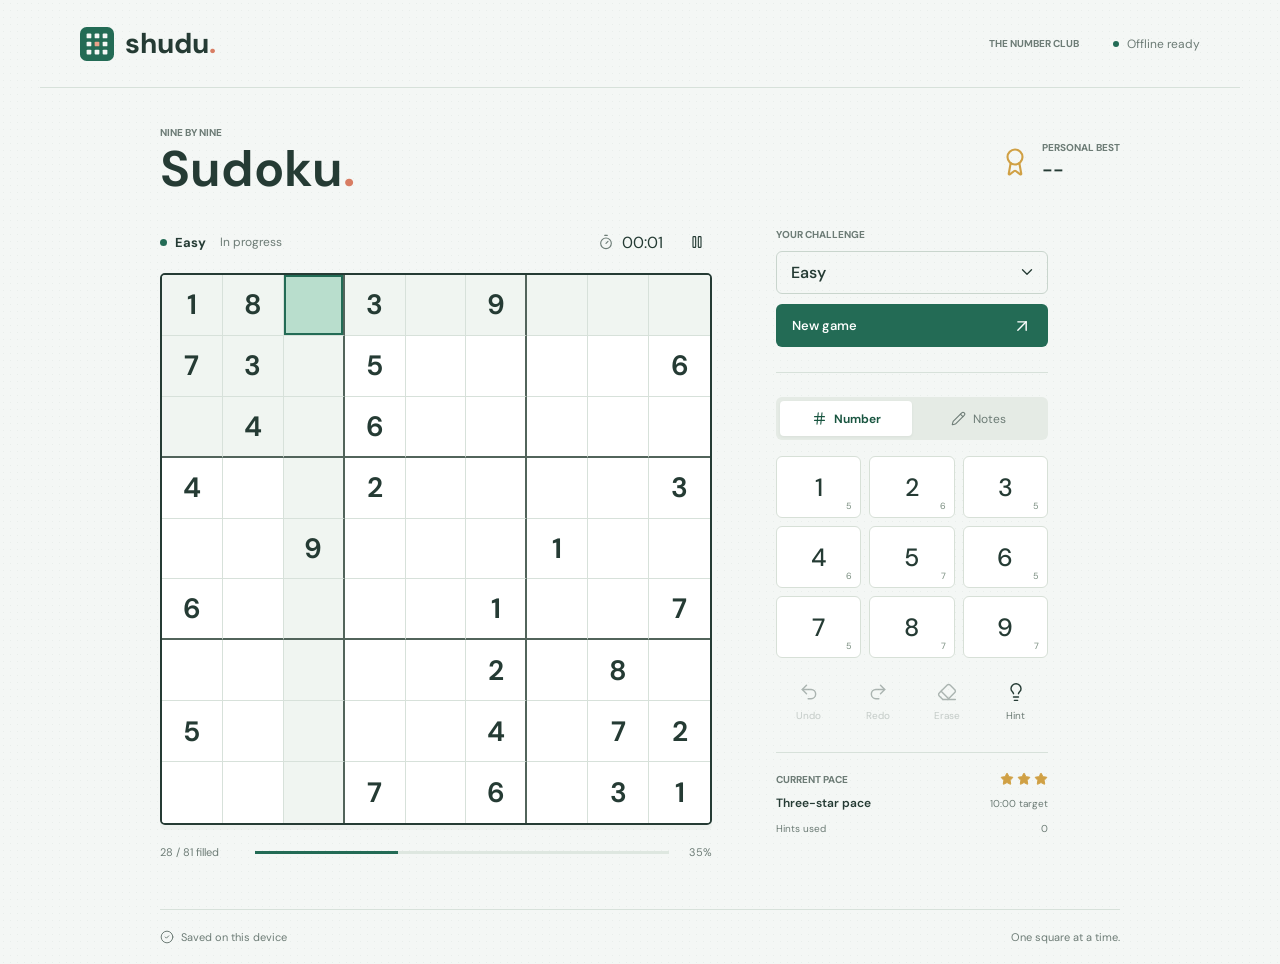
==== index.html @ 5ba9eb5c "Shudu: offline Sudoku PWA with QQWing, notes, timer rating" ====
<!doctype html>
<html lang="en">
<head>
  <meta charset="utf-8">
  <meta name="viewport" content="width=device-width, initial-scale=1">
  <meta name="theme-color" content="#f4f7f5">
  <meta name="description" content="An offline Sudoku game with three difficulties, pencil notes, and time-based ratings.">
  <title>Shudu - Sudoku</title>
  <link rel="icon" href="favicon.svg" type="image/svg+xml">
  <link rel="manifest" href="manifest.webmanifest">
  <link rel="apple-touch-icon" href="icons/icon-180.png">
  <meta name="mobile-web-app-capable" content="yes">
  <meta name="apple-mobile-web-app-capable" content="yes">
  <meta name="apple-mobile-web-app-status-bar-style" content="default">
  <meta name="apple-mobile-web-app-title" content="Shudu">
  <link rel="stylesheet" href="styles.css">
  <script>window.module = { exports: {} };</script>
  <script src="qqwing.js"></script>
  <script>window.QQWing = window.module.exports; delete window.module;</script>
  <script src="game.js" defer></script>
  <script src="lucide.min.js" defer></script>
  <script src="app.js" defer></script>
  <script>
    if ("serviceWorker" in navigator && location.protocol.startsWith("http")) {
      window.addEventListener("load", function () { navigator.serviceWorker.register("sw.js").catch(function () {}); });
    }
  </script>
</head>
<body>
  <header class="site-header">
    <a class="brand" href="./index.html" aria-label="Shudu home">
      <img src="favicon.svg" width="34" height="34" alt="">
      <span>shudu<span class="brand-dot">.</span></span>
    </a>
    <div class="header-end"><span class="edition">THE NUMBER CLUB</span><span class="offline-dot" aria-hidden="true"></span><span>Offline ready</span></div>
  </header>

  <main>
    <div class="page-heading">
      <div><div class="eyebrow">NINE BY NINE</div><h1>Sudoku<span class="title-dot">.</span></h1></div>
      <div class="best-record"><i data-lucide="award" aria-hidden="true"></i><div><span class="eyebrow">PERSONAL BEST</span><strong id="best-score">--</strong></div></div>
    </div>

    <div class="game-layout">
      <section class="board-section" aria-label="Sudoku puzzle">
        <div class="board-topline">
          <div class="puzzle-label"><span class="level-marker"></span><strong id="current-level">Easy</strong><span class="puzzle-state" id="puzzle-state">In progress</span></div>
          <div class="timer-group"><i data-lucide="timer" aria-hidden="true"></i><time id="timer" aria-label="Elapsed time">00:00</time><button id="pause" class="icon-button small" title="Pause game" aria-label="Pause game"><i data-lucide="pause"></i></button></div>
        </div>
        <div class="board-frame">
          <div id="board" role="grid" aria-label="Sudoku, 9 rows and 9 columns" aria-rowcount="9" aria-colcount="9"></div>
          <div id="board-cover" class="board-cover">
            <div id="cover-icon" class="cover-icon"><i data-lucide="loader-circle"></i></div>
            <h2 id="cover-title">Finding your puzzle</h2>
            <button id="resume" class="primary-button" hidden>Resume game <i data-lucide="play"></i></button>
          </div>
        </div>
        <div class="board-bottomline"><span id="filled-count">0 / 81 filled</span><div class="completion-track" role="progressbar" aria-label="Filled cells" aria-valuemin="0" aria-valuemax="81" aria-valuenow="0"><span id="completion-fill"></span></div><span id="percent">0%</span></div>
        <p id="announcement" class="announcement" role="status" aria-live="polite"></p>
      </section>

      <aside class="controls" aria-label="Game controls">
        <div class="new-game-controls"><label class="eyebrow" for="difficulty">YOUR CHALLENGE</label><div class="difficulty-wrap"><select id="difficulty"><option value="easy">Easy</option><option value="medium">Medium</option><option value="hard">Hard</option></select><i data-lucide="chevron-down" aria-hidden="true"></i></div><button id="new-game" class="primary-button">New game <i data-lucide="arrow-up-right"></i></button></div>

        <div class="input-controls">
          <div class="mode-switch" role="group" aria-label="Entry mode"><button id="number-mode" aria-pressed="true" title="Confirm numbers"><i data-lucide="hash"></i>Number</button><button id="notes-mode" aria-pressed="false" title="Pencil notes (N)"><i data-lucide="pencil"></i>Notes</button></div>
          <div id="number-pad" class="number-pad" role="group" aria-label="Choose a number"></div>
          <div class="tools" role="group" aria-label="Editing tools">
            <button id="undo" class="tool-button" title="Undo (Ctrl+Z)" aria-label="Undo"><i data-lucide="undo-2"></i><span>Undo</span></button>
            <button id="redo" class="tool-button" title="Redo (Ctrl+Shift+Z)" aria-label="Redo"><i data-lucide="redo-2"></i><span>Redo</span></button>
            <button id="erase" class="tool-button" title="Erase (Delete)" aria-label="Erase"><i data-lucide="eraser"></i><span>Erase</span></button>
            <button id="hint" class="tool-button" title="Reveal one number; adds 60 seconds to your rating time" aria-label="Hint"><i data-lucide="lightbulb"></i><span>Hint</span></button>
          </div>
        </div>

        <section class="pace-section" aria-label="Time rating">
          <div class="pace-heading"><span class="eyebrow">CURRENT PACE</span><div id="pace-stars" class="pace-stars" aria-label="3 stars"><i data-lucide="star"></i><i data-lucide="star"></i><i data-lucide="star"></i></div></div>
          <div class="pace-line"><strong id="pace-label">Three-star pace</strong><span id="target-time">10:00 target</span></div>
          <div class="hint-line"><span>Hints used</span><span id="hint-count">0</span></div>
        </section>
      </aside>
    </div>
    <footer><span><i data-lucide="circle-check" aria-hidden="true"></i><span id="save-status">Saved on this device</span></span><span>One square at a time.</span></footer>
  </main>

  <dialog id="new-dialog" aria-labelledby="new-title"><div class="dialog-symbol"><i data-lucide="refresh-cw"></i></div><h2 id="new-title">A fresh start?</h2><p>Your current puzzle will be replaced.</p><div class="dialog-actions"><button id="cancel-new" class="secondary-button">Keep playing</button><button id="confirm-new" class="primary-button">New game <i data-lucide="arrow-right"></i></button></div></dialog>

  <dialog id="win-dialog" aria-labelledby="win-title"><button id="close-win" class="icon-button dialog-close" title="View completed board" aria-label="Close results"><i data-lucide="x"></i></button><div class="win-stars" id="win-stars"><i data-lucide="star"></i><i data-lucide="star"></i><i data-lucide="star"></i></div><div class="eyebrow">EVERY NUMBER IN ITS PLACE</div><h2 id="win-title">Nicely solved.</h2><div class="final-score"><strong id="final-score">1,000</strong><span>POINTS</span></div><dl class="result-details"><div><dt>Difficulty</dt><dd id="final-level">Easy</dd></div><div><dt>Your time</dt><dd id="final-time">00:00</dd></div><div><dt>Hints</dt><dd id="final-hints">0</dd></div><div><dt>Rating time</dt><dd id="final-adjusted">00:00</dd></div></dl><button id="play-again" class="primary-button">Another puzzle <i data-lucide="arrow-right"></i></button></dialog>
</body>
</html>
---- styles.css ----
@font-face { font-family: "DM Sans"; src: url("dm-sans.woff2") format("woff2"); font-weight: 100 1000; font-display: swap; }
:root { --paper: #f4f7f5; --ink: #253b34; --muted: #6d7c76; --green: #236b55; --green-dark: #195540; --line: #d7e1da; --mint: #e2eee6; --coral: #d87d63; --gold: #d0a044; --danger: #b73c49; }
* { box-sizing: border-box; }
body { margin: 0; color: var(--ink); font-family: "DM Sans", "Trebuchet MS", sans-serif; letter-spacing: 0; background-color: var(--paper); background-image: radial-gradient(#56796512 .65px, transparent .65px); background-size: 7px 7px; }
button, select { font: inherit; }
button, a, select { -webkit-tap-highlight-color: transparent; }
button { cursor: pointer; color: inherit; }
button { touch-action: manipulation; }
button:disabled { cursor: default; opacity: .35; }
button:focus-visible, a:focus-visible, select:focus-visible { outline: 3px solid var(--coral); outline-offset: 3px; }
button, select { border-radius: 6px; }
button svg { pointer-events: none; flex: 0 0 auto; }
svg { width: 20px; height: 20px; stroke-width: 1.7; }
[hidden] { display: none !important; }
.site-header { height: 88px; max-width: 1200px; padding: 0 40px; margin: auto; display: flex; align-items: center; justify-content: space-between; border-bottom: 1px solid var(--line); }
.brand { display: flex; align-items: center; gap: 11px; font-size: 28px; font-weight: 750; text-decoration: none; color: var(--ink); }
.brand-dot, .title-dot { color: var(--coral); }
.header-end { display: flex; align-items: center; gap: 8px; font-size: 12px; color: var(--muted); }
.edition { margin-right: 26px; font-size: 10px; font-weight: 700; }
.offline-dot { width: 6px; height: 6px; background: var(--green); border-radius: 50%; }
main { max-width: 1040px; margin: 0 auto; padding: 38px 40px 20px; }
.page-heading { display: flex; justify-content: space-between; align-items: center; margin-bottom: 24px; }
.eyebrow { font-size: 10px; font-weight: 750; color: var(--muted); display: block; }
h1 { margin: 2px 0 0; font-size: 50px; line-height: 1.12; font-weight: 650; }
.best-record { display: flex; align-items: center; gap: 12px; }
.best-record > svg { height: 30px; width: 30px; color: var(--gold); }
.best-record strong { display: block; font-size: 19px; font-weight: 600; margin-top: 3px; }
.game-layout { display: grid; grid-template-columns: minmax(0, 552px) minmax(0, 272px); gap: 64px; align-items: start; }
.board-topline { display: flex; justify-content: space-between; align-items: center; height: 42px; margin-bottom: 10px; }
.puzzle-label { display: flex; align-items: center; gap: 8px; font-size: 13px; }
.level-marker { width: 7px; height: 7px; background: var(--green); border-radius: 50%; }
.puzzle-state { color: var(--muted); margin-left: 6px; font-size: 12px; }
.timer-group { display: flex; align-items: center; gap: 8px; }
.timer-group > svg { width: 16px; height: 16px; color: var(--muted); }
time { font-variant-numeric: tabular-nums; font-size: 16px; min-width: 50px; }
.icon-button { display: inline-flex; align-items: center; justify-content: center; width: 40px; height: 40px; background: transparent; border: 1px solid var(--line); }
.icon-button:hover:not(:disabled) { background: var(--mint); }
.icon-button.small { width: 30px; height: 30px; margin-left: 2px; border: 0; }
.icon-button.small svg { width: 16px; height: 16px; }
.board-frame { position: relative; border: 2px solid var(--ink); border-radius: 5px; overflow: hidden; box-shadow: 0 5px 0 #253b3408; background: #fff; }
#board { display: grid; grid-template-rows: repeat(9, minmax(0, 1fr)); width: 100%; aspect-ratio: 1; }
.board-row { display: grid; grid-template-columns: repeat(9, minmax(0, 1fr)); min-height: 0; }
.cell { position: relative; padding: 0; border: 0; border-right: 1px solid var(--line); border-bottom: 1px solid var(--line); border-radius: 0; background: #fff; font-size: 28px; font-weight: 450; color: var(--green); display: flex; align-items: center; justify-content: center; user-select: none; min-width: 0; min-height: 0; }
.cell:nth-child(3n) { border-right: 2px solid #52645b; }
.cell:nth-child(9) { border-right: 0; }
.board-row:nth-child(3n) .cell { border-bottom: 2px solid #52645b; }
.board-row:last-child .cell { border-bottom: 0; }
.cell.given { font-weight: 650; color: var(--ink); }
.cell.peer { background: #f0f5f1; }
.cell.same { background: #d9eae0; }
.cell.selected { background: #b9decd; box-shadow: inset 0 0 0 2px var(--green); }
.cell.conflict { color: var(--danger); background: #fae6e5; }
.cell.selected.conflict { box-shadow: inset 0 0 0 2px var(--danger); }
.cell:focus-visible { z-index: 1; outline-offset: -4px; }
.cell:not(.selected):hover { background: #e3eee7; }
.notes-grid { width: 100%; height: 100%; display: grid; grid-template-columns: repeat(3, 1fr); grid-template-rows: repeat(3, 1fr); padding: 3px; }
.note { font-size: 12px; font-weight: 500; display: flex; align-items: center; justify-content: center; color: #687b70; line-height: 1; }
.board-cover { position: absolute; inset: 0; display: flex; align-items: center; justify-content: center; flex-direction: column; background: #edf3ed; z-index: 3; padding: 24px; text-align: center; }
.cover-icon { display: grid; place-items: center; width: 64px; height: 64px; border: 1px solid #b7cabc; border-radius: 50%; color: var(--green); }
.cover-icon svg { width: 26px; height: 26px; }
.board-cover h2 { font-size: 23px; font-weight: 550; margin: 22px 0; }
.board-cover .primary-button { width: auto; gap: 25px; }
.board-cover.loading .cover-icon svg { animation: spin 1.5s linear infinite; }
@keyframes spin { to { transform: rotate(360deg); } }
.board-bottomline { display: flex; align-items: center; gap: 15px; color: var(--muted); font-size: 11px; margin-top: 20px; font-variant-numeric: tabular-nums; }
#filled-count { min-width: 80px; }
#percent { min-width: 28px; text-align: right; }
.completion-track { flex: 1; background: #dee7e0; height: 3px; overflow: hidden; }
.completion-track span { display: block; height: 100%; background: var(--green); transition: width .2s; }
.announcement { margin: 10px 0 0; min-height: 18px; color: var(--danger); font-size: 12px; }
.controls { padding-top: 7px; }
.new-game-controls { padding-bottom: 25px; border-bottom: 1px solid var(--line); }
.difficulty-wrap { position: relative; margin: 10px 0; }
select { appearance: none; width: 100%; height: 43px; padding: 0 40px 0 14px; border: 1px solid #c9d5cd; background: transparent; color: var(--ink); font-weight: 550; cursor: pointer; }
.difficulty-wrap svg { position: absolute; top: 12px; right: 12px; pointer-events: none; width: 18px; height: 18px; }
.primary-button, .secondary-button { min-height: 43px; padding: 10px 15px; display: flex; align-items: center; justify-content: space-between; gap: 12px; border: 1px solid transparent; font-weight: 550; font-size: 13px; }
.primary-button { background: var(--green); color: #fff; width: 100%; }
.primary-button:hover:not(:disabled) { background: var(--green-dark); }
.secondary-button { border-color: var(--line); background: transparent; }
.secondary-button:hover { background: var(--mint); }
.input-controls { margin-top: 24px; }
.mode-switch { display: grid; grid-template-columns: repeat(2, 1fr); padding: 4px; background: #e5ebe5; border-radius: 6px; height: 43px; margin-bottom: 16px; }
.mode-switch button { border: 0; background: transparent; display: flex; align-items: center; justify-content: center; gap: 7px; font-size: 12px; color: var(--muted); }
.mode-switch button svg { width: 15px; height: 15px; }
.mode-switch button[aria-pressed="true"] { color: var(--green-dark); background: #fff; box-shadow: 0 1px 3px #263c3510; font-weight: 650; border-radius: 4px; }
.number-pad { display: grid; grid-template-columns: repeat(3, minmax(0, 1fr)); gap: 8px; }
.number-key { background: #fff; border: 1px solid #d7e0d7; height: 62px; font-size: 25px; position: relative; font-weight: 500; }
.number-key:hover:not(:disabled) { border-color: var(--green); background: #e9f2ec; }
.number-key .remaining { position: absolute; right: 8px; bottom: 5px; font-size: 9px; font-weight: 400; color: #788c7e; }
.number-key.exhausted { color: #819389; background: #e9eee9; }
.tools { display: grid; grid-template-columns: repeat(4, minmax(0, 1fr)); gap: 4px; margin-top: 16px; }
.tool-button { border: 0; background: transparent; display: flex; flex-direction: column; align-items: center; justify-content: center; gap: 7px; height: 55px; padding: 5px 0; }
.tool-button span { font-size: 10px; color: var(--muted); }
.tool-button:hover:not(:disabled) { background: var(--mint); }
.pace-section { border-top: 1px solid var(--line); margin-top: 23px; padding-top: 19px; }
.pace-heading, .pace-line, .hint-line { display: flex; justify-content: space-between; align-items: center; gap: 8px; }
.pace-stars { display: flex; gap: 3px; color: var(--gold); }
.pace-stars svg { width: 14px; height: 14px; fill: var(--gold); }
.pace-stars svg.unearned, .win-stars svg.unearned { fill: transparent; color: #b6bfb7; }
.pace-line { margin-top: 9px; }
.pace-line strong { font-size: 12px; font-weight: 600; }
.pace-line > span, .hint-line { font-size: 10px; color: var(--muted); }
.hint-line { margin-top: 11px; }
footer { display: flex; justify-content: space-between; border-top: 1px solid var(--line); margin-top: 22px; padding-top: 20px; font-size: 11px; color: var(--muted); }
footer > span:first-child { display: flex; align-items: center; gap: 7px; }
footer svg { width: 14px; height: 14px; }
dialog { border: 1px solid var(--line); border-radius: 8px; padding: 32px; max-width: 420px; width: calc(100% - 32px); color: var(--ink); background: var(--paper); box-shadow: 0 20px 100px #152a3333; }
dialog::backdrop { background: #21393066; backdrop-filter: blur(4px); }
dialog h2 { font-size: 28px; margin: 14px 0 10px; font-weight: 600; }
dialog p { font-size: 14px; line-height: 1.6; color: var(--muted); }
.dialog-symbol { color: var(--green); }
.dialog-actions { display: flex; gap: 10px; margin-top: 24px; }
.dialog-actions button { flex: 1; justify-content: center; white-space: nowrap; }
.dialog-close { position: absolute; right: 12px; top: 12px; border: 0; }
#win-dialog { text-align: center; padding-top: 42px; }
.win-stars { display: flex; justify-content: center; gap: 8px; margin-bottom: 20px; color: var(--gold); }
.win-stars svg { width: 35px; height: 35px; fill: var(--gold); }
.win-stars svg:nth-child(2) { transform: translateY(-6px); }
.final-score { margin: 24px 0; }
.final-score strong { display: block; font-size: 50px; font-weight: 600; line-height: 1.1; }
.final-score > span { font-size: 10px; color: var(--muted); }
.result-details { margin-bottom: 26px; border-top: 1px solid var(--line); padding-top: 15px; }
.result-details > div { display: flex; justify-content: space-between; font-size: 13px; margin: 10px 0; }
dt { color: var(--muted); }
dd { margin: 0; font-variant-numeric: tabular-nums; }
@media (min-width: 761px) { .board-section, .controls { animation: appear .45s ease-out both; } .controls { animation-delay: .08s; } }
@keyframes appear { from { opacity: 0; transform: translateY(8px); } to { opacity: 1; transform: translateY(0); } }
@media (max-width: 980px) { .game-layout { gap: 32px; grid-template-columns: minmax(0, 1fr) 236px; } main { padding-left: 28px; padding-right: 28px; } .cell { font-size: 25px; } .note { font-size: 10px; } }
@media (max-width: 760px) {
  .site-header { height: 66px; padding: 0 22px; }
  .brand { font-size: 24px; gap: 8px; }
  .brand img { width: 28px; height: 28px; }
  .edition { display: none; }
  main { max-width: 560px; padding: 24px 18px 18px; }
  .page-heading { margin-bottom: 14px; }
  h1 { font-size: 38px; }
  .best-record { gap: 6px; }
  .best-record > svg { width: 24px; height: 24px; }
  .best-record strong { font-size: 16px; }
  .game-layout { display: flex; flex-direction: column; gap: 4px; }
  .board-section, .controls { width: 100%; }
  .board-topline { margin-bottom: 7px; height: 32px; }
  .cell { font-size: 25px; }
  .note { font-size: 10px; }
  .board-bottomline { margin-top: 14px; }
  .announcement { margin-top: 5px; min-height: 15px; font-size: 11px; }
  .controls { padding-top: 0; display: flex; flex-direction: column; }
  .input-controls { order: 0; margin-top: 0; }
  .mode-switch { max-width: 260px; margin: 0 auto 13px; height: 39px; }
  .number-pad { grid-template-columns: repeat(9, minmax(0, 1fr)); gap: 4px; }
  .number-key { height: 46px; font-size: 22px; padding: 0 0 5px; border-radius: 4px; }
  .number-key .remaining { right: 4px; bottom: 3px; font-size: 8px; }
  .tools { margin-top: 9px; }
  .tool-button { height: 47px; gap: 5px; }
  .pace-section { order: 1; margin-top: 15px; padding-top: 13px; }
  .hint-line { margin-top: 8px; }
  .new-game-controls { order: 2; display: grid; grid-template-columns: 1fr 1fr; gap: 8px 12px; margin-top: 20px; padding-top: 16px; padding-bottom: 0; border-top: 1px solid var(--line); border-bottom: 0; }
  .new-game-controls label { grid-column: 1 / -1; }
  .difficulty-wrap { margin: 0; }
  footer { margin-top: 24px; padding-top: 16px; font-size: 10px; gap: 8px; }
}
@media (max-width: 360px) { main { padding-left: 12px; padding-right: 12px; } .cell { font-size: 22px; } .puzzle-state { display: none; } .header-end { font-size: 10px; } .note { font-size: 9px; } .number-key { font-size: 20px; } }
@media (prefers-reduced-motion: reduce) { *, *::before, *::after { animation: none !important; transition: none !important; } }
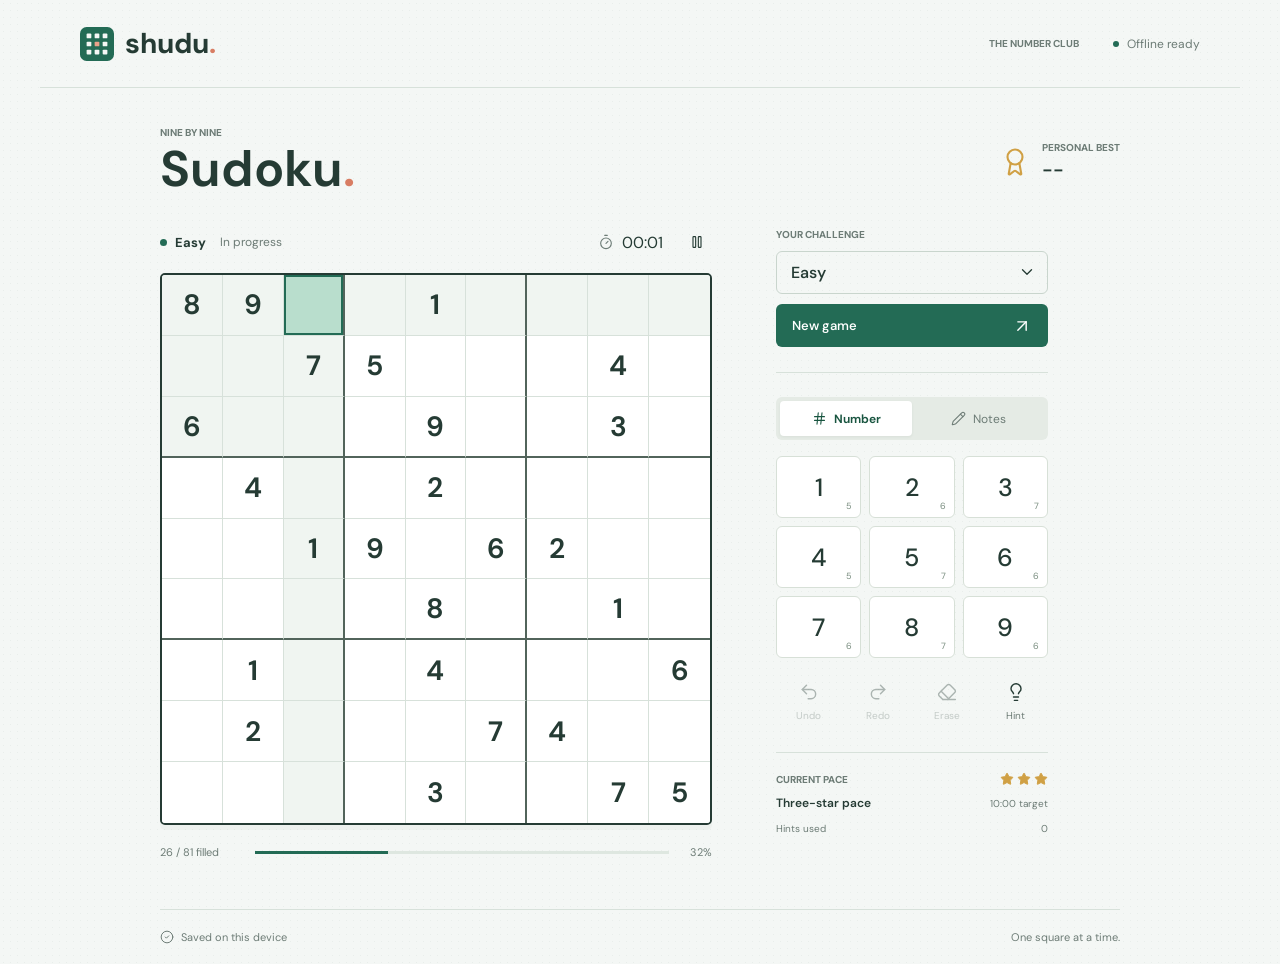
==== commit bba8dfcf: "Service worker: network-first with offline fallback and auto-update checks" ====
--- a/index.html
+++ b/index.html
@@ -22,7 +22,23 @@
   <script src="app.js" defer></script>
   <script>
     if ("serviceWorker" in navigator && location.protocol.startsWith("http")) {
-      window.addEventListener("load", function () { navigator.serviceWorker.register("sw.js").catch(function () {}); });
+      var hadController = Boolean(navigator.serviceWorker.controller);
+      var reloading = false;
+      navigator.serviceWorker.addEventListener("controllerchange", function () {
+        if (!hadController) { hadController = true; return; }
+        if (reloading) return;
+        reloading = true;
+        window.location.reload();
+      });
+      window.addEventListener("load", function () {
+        navigator.serviceWorker.register("sw.js").then(function (registration) {
+          registration.update();
+          setInterval(function () { registration.update(); }, 60 * 60 * 1000);
+          document.addEventListener("visibilitychange", function () {
+            if (!document.hidden) registration.update();
+          });
+        }).catch(function () {});
+      });
     }
   </script>
 </head>
